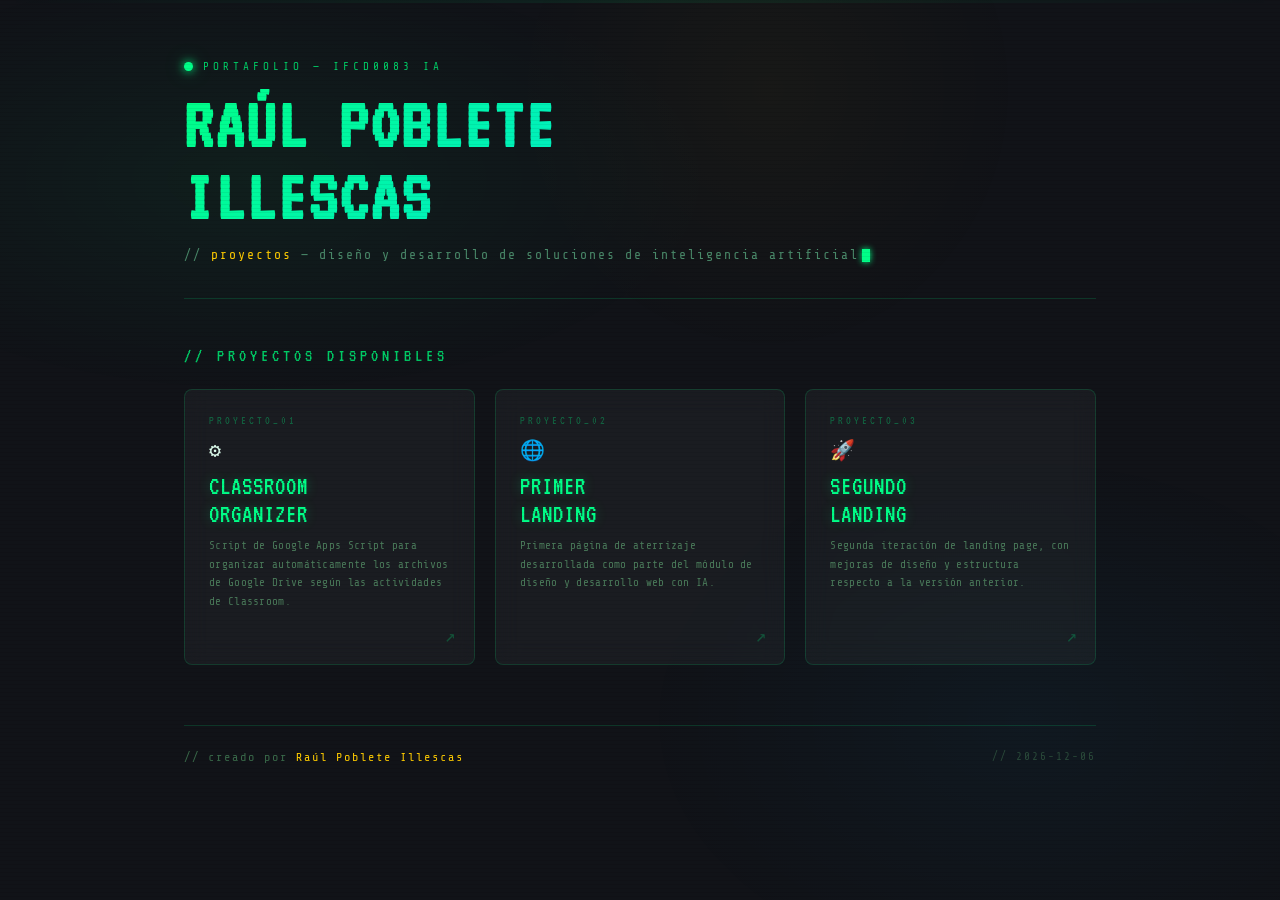
==== index.html @ 7ea1e157 "initial commit" ====
<!DOCTYPE html>
<html lang="es">
<head>
  <meta charset="UTF-8"/>
  <meta name="viewport" content="width=device-width, initial-scale=1.0"/>
  <title>Raúl Poblete Illescas — Proyectos</title>
  <link href="https://fonts.googleapis.com/css2?family=Share+Tech+Mono&family=VT323&display=swap" rel="stylesheet"/>
  <link rel="stylesheet" href="index.css"/>
</head>
<body>
<div class="scanline"></div>
<div class="container">

  <div class="header">
    <div class="header-meta">
      <div class="led"></div>
      <span class="meta-text">Portafolio — IFCD0083 IA</span>
    </div>
    <h1>RAÚL POBLETE<br>ILLESCAS</h1>
    <p class="tagline">// <span class="amber">proyectos</span> — diseño y desarrollo de soluciones de inteligencia artificial<span class="cursor"></span></p>
  </div>

  <p class="section-title">// proyectos disponibles</p>

  <div class="grid">

    <a class="card" href="CreacionCarpetasDriveScript/">
      <div class="card-number">PROYECTO_01</div>
      <span class="card-icon">⚙️</span>
      <div class="card-title">CLASSROOM<br>ORGANIZER</div>
      <p class="card-desc">Script de Google Apps Script para organizar automáticamente los archivos de Google Drive según las actividades de Classroom.</p>
      <span class="card-arrow">↗</span>
    </a>

    <a class="card" href="PrimerLanding/">
      <div class="card-number">PROYECTO_02</div>
      <span class="card-icon">🌐</span>
      <div class="card-title">PRIMER<br>LANDING</div>
      <p class="card-desc">Primera página de aterrizaje desarrollada como parte del módulo de diseño y desarrollo web con IA.</p>
      <span class="card-arrow">↗</span>
    </a>

    <a class="card" href="SegundoLanding/">
      <div class="card-number">PROYECTO_03</div>
      <span class="card-icon">🚀</span>
      <div class="card-title">SEGUNDO<br>LANDING</div>
      <p class="card-desc">Segunda iteración de landing page, con mejoras de diseño y estructura respecto a la versión anterior.</p>
      <span class="card-arrow">↗</span>
    </a>

  </div>

  <div class="footer">
    <p class="footer-author">// creado por <span>Raúl Poblete Illescas</span></p>
    <p class="footer-date" id="fecha"></p>
  </div>

</div>
<script src="index.js"></script>
</body>
</html>
---- index.css ----
*, *::before, *::after { box-sizing: border-box; margin: 0; padding: 0; }

:root {
  --bg:          #111318;
  --bg2:         #181b24;
  --green:       #00ff88;
  --green-dim:   #00cc66;
  --green-glow:  rgba(0,255,136,0.20);
  --amber:       #ffcc00;
  --border:      rgba(0,255,136,0.15);
  --glass:       rgba(255,255,255,0.04);
  --glass-hover: rgba(255,255,255,0.07);
}

html, body {
  background: var(--bg);
  color: #dfffef;
  font-family: 'Share Tech Mono', monospace;
  min-height: 100vh;
}

/* Gradient mesh background */
body::after {
  content: '';
  position: fixed;
  inset: 0;
  background:
    radial-gradient(ellipse 60% 40% at 20% 20%, rgba(0,255,136,0.05) 0%, transparent 60%),
    radial-gradient(ellipse 50% 50% at 80% 80%, rgba(0,180,255,0.04) 0%, transparent 60%),
    radial-gradient(ellipse 40% 60% at 60% 10%, rgba(255,204,0,0.03) 0%, transparent 50%);
  pointer-events: none;
  z-index: 0;
}

/* Scanlines */
body::before {
  content: '';
  position: fixed;
  inset: 0;
  background: repeating-linear-gradient(
    0deg, transparent, transparent 3px,
    rgba(0,0,0,0.06) 3px, rgba(0,0,0,0.06) 4px
  );
  pointer-events: none;
  z-index: 101;
}

@keyframes flicker {
  0%,100% { opacity: 1; }
  93% { opacity: 0.92; }
  96% { opacity: 0.96; }
}
@keyframes blink {
  0%,100% { opacity: 1; }
  50%     { opacity: 0; }
}
@keyframes fadeUp {
  from { opacity: 0; transform: translateY(28px); }
  to   { opacity: 1; transform: translateY(0); }
}
@keyframes scanline {
  0%   { top: -10%; }
  100% { top: 110%; }
}
@keyframes shimmer {
  0%   { background-position: -200% center; }
  100% { background-position: 200% center; }
}

.scanline {
  position: fixed;
  left: 0; width: 100%; height: 3px;
  background: linear-gradient(90deg, transparent, rgba(0,255,136,0.08), transparent);
  animation: scanline 8s linear infinite;
  pointer-events: none;
  z-index: 99;
}

.container {
  max-width: 960px;
  margin: 0 auto;
  padding: 60px 24px 100px;
  position: relative;
  z-index: 1;
  animation: flicker 12s infinite;
}

/* ── Header ── */
.header {
  border-bottom: 1px solid var(--border);
  padding-bottom: 32px;
  margin-bottom: 48px;
}
.header-meta {
  display: flex;
  align-items: center;
  gap: 10px;
  margin-bottom: 16px;
}
.led {
  width: 9px; height: 9px;
  border-radius: 50%;
  background: var(--green);
  box-shadow: 0 0 10px var(--green), 0 0 20px rgba(0,255,136,0.4);
  animation: blink 1.4s infinite;
  flex-shrink: 0;
}
.meta-text {
  font-size: 11px;
  color: var(--green-dim);
  letter-spacing: 4px;
  text-transform: uppercase;
}
h1 {
  font-family: 'VT323', monospace;
  font-size: clamp(36px, 9vw, 72px);
  background: linear-gradient(135deg, var(--green) 0%, #00ddff 50%, var(--green) 100%);
  background-size: 200% auto;
  -webkit-background-clip: text;
  -webkit-text-fill-color: transparent;
  background-clip: text;
  animation: shimmer 4s linear infinite;
  letter-spacing: 2px;
  line-height: 1;
  margin-bottom: 12px;
}
.tagline {
  font-size: clamp(11px, 2vw, 13px);
  color: #4a8a6a;
  letter-spacing: 2px;
  line-height: 1.6;
}
.tagline .amber { color: var(--amber); }
.cursor {
  display: inline-block;
  width: 8px; height: 13px;
  background: var(--green);
  vertical-align: middle;
  margin-left: 3px;
  animation: blink 1s infinite;
  box-shadow: 0 0 6px var(--green);
}

/* ── Section title ── */
.section-title {
  font-family: 'VT323', monospace;
  font-size: 18px;
  color: var(--green-dim);
  letter-spacing: 4px;
  text-transform: uppercase;
  margin-bottom: 24px;
}

/* ── Grid ── */
.grid {
  display: grid;
  grid-template-columns: repeat(3, 1fr);
  gap: 20px;
  margin-bottom: 60px;
}
@media (max-width: 720px) {
  .grid { grid-template-columns: repeat(2, 1fr); }
}
@media (max-width: 480px) {
  .container { padding: 32px 16px 80px; }
  .grid { grid-template-columns: 1fr; }
  h1 { font-size: clamp(32px, 12vw, 56px); }
}

/* ── Cards ── */
.card {
  background: var(--glass);
  border: 1px solid var(--border);
  border-radius: 8px;
  padding: 24px 24px 52px;
  text-decoration: none;
  color: inherit;
  display: block;
  position: relative;
  overflow: hidden;
  backdrop-filter: blur(12px);
  -webkit-backdrop-filter: blur(12px);
  transition: transform 0.25s ease, border-color 0.25s ease, box-shadow 0.25s ease, background 0.25s ease;
  animation: fadeUp 0.5s ease both;
  opacity: 0;
  min-height: 200px;
}
.card:nth-child(1) { animation-delay: 0.1s; }
.card:nth-child(2) { animation-delay: 0.25s; }
.card:nth-child(3) { animation-delay: 0.4s; }

/* Top gradient shine */
.card::after {
  content: '';
  position: absolute;
  top: 0; left: 0; right: 0;
  height: 1px;
  background: linear-gradient(90deg, transparent, var(--green), transparent);
  opacity: 0;
  transition: opacity 0.3s;
}

/* Left accent bar */
.card::before {
  content: '';
  position: absolute;
  top: 0; left: 0;
  width: 2px; height: 100%;
  background: linear-gradient(180deg, var(--green), transparent);
  transform: scaleY(0);
  transform-origin: top;
  transition: transform 0.3s ease;
}

.card:hover {
  transform: translateY(-4px);
  background: var(--glass-hover);
  border-color: rgba(0,255,136,0.35);
  box-shadow:
    0 8px 32px rgba(0,0,0,0.4),
    0 0 20px var(--green-glow),
    inset 0 1px 0 rgba(255,255,255,0.06);
}
.card:hover::before { transform: scaleY(1); }
.card:hover::after  { opacity: 1; }

.card-number {
  font-family: 'VT323', monospace;
  font-size: 12px;
  color: rgba(0,255,136,0.3);
  letter-spacing: 3px;
  margin-bottom: 12px;
}
.card-icon {
  font-size: 20px;
  margin-bottom: 10px;
  display: block;
}
.card-title {
  font-family: 'VT323', monospace;
  font-size: clamp(22px, 3vw, 26px);
  color: var(--green);
  letter-spacing: 1px;
  margin-bottom: 8px;
  line-height: 1.1;
  text-shadow: 0 0 12px rgba(0,255,136,0.3);
}
.card-desc {
  font-size: 11px;
  color: #4a7a5a;
  line-height: 1.7;
  letter-spacing: 0.3px;
}
.card-arrow {
  position: absolute;
  bottom: 18px; right: 18px;
  font-size: 18px;
  color: rgba(0,255,136,0.25);
  transition: color 0.2s, transform 0.2s;
}
.card:hover .card-arrow {
  color: var(--green);
  transform: translate(3px, -3px);
  text-shadow: 0 0 10px var(--green);
}

/* ── Footer ── */
.footer {
  border-top: 1px solid var(--border);
  padding-top: 24px;
  display: flex;
  justify-content: space-between;
  align-items: center;
  flex-wrap: wrap;
  gap: 10px;
}
.footer-author {
  font-size: 12px;
  color: #3a6a4a;
  letter-spacing: 2px;
}
.footer-author span { color: var(--amber); }
.footer-date {
  font-size: 11px;
  color: #2a4a3a;
  letter-spacing: 2px;
}
@media (max-width: 480px) {
  .footer { flex-direction: column; align-items: flex-start; gap: 6px; }
}
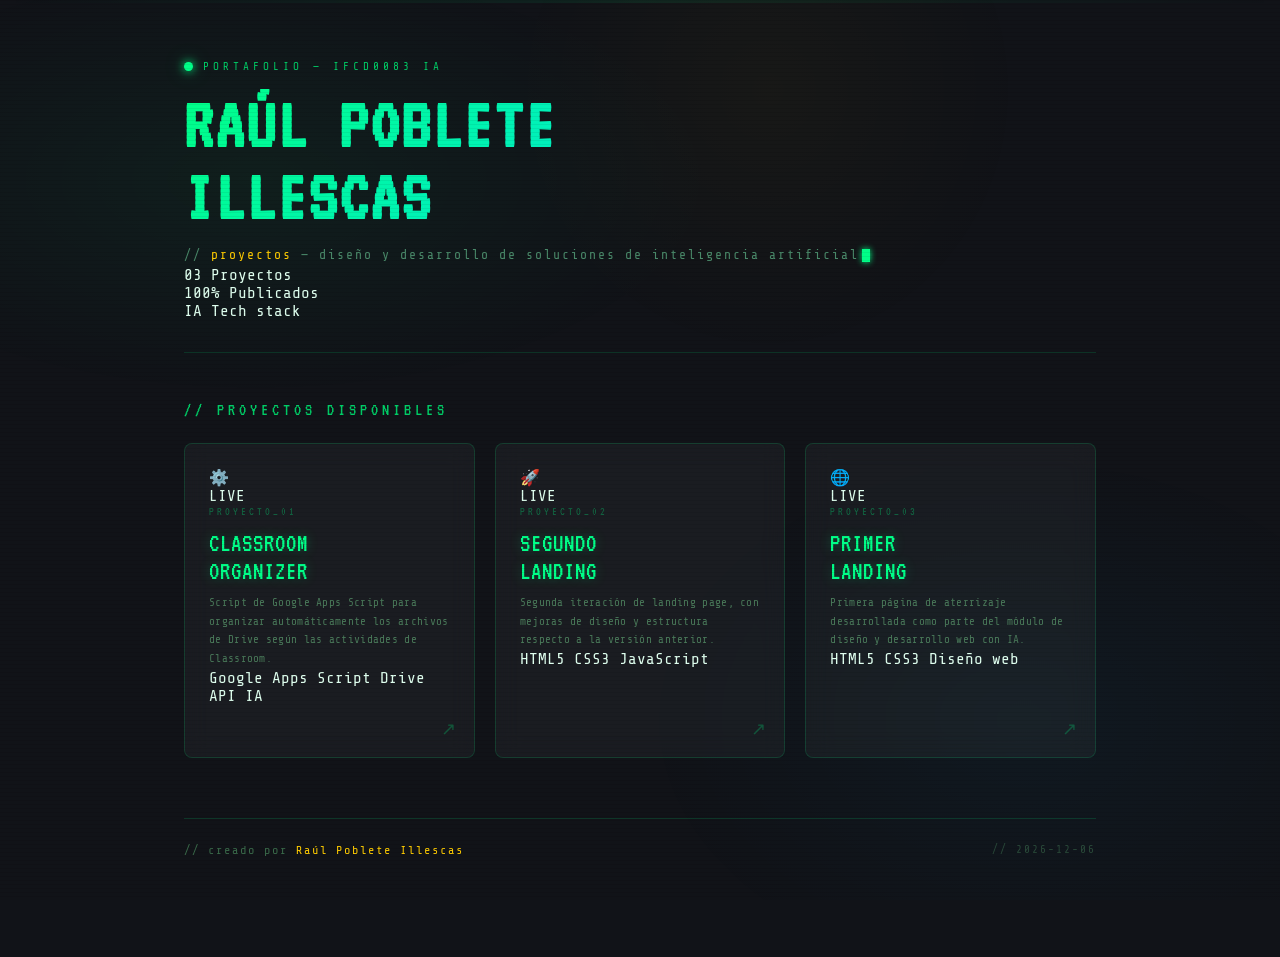
==== commit dc0fbf2e: "update css and html for index and classroom oganizer css" ====
--- a/index.html
+++ b/index.html
@@ -5,7 +5,7 @@
   <meta name="viewport" content="width=device-width, initial-scale=1.0"/>
   <title>Raúl Poblete Illescas — Proyectos</title>
   <link href="https://fonts.googleapis.com/css2?family=Share+Tech+Mono&family=VT323&display=swap" rel="stylesheet"/>
-  <link rel="stylesheet" href="index.css"/>
+  <link rel="stylesheet" href="Assets/index.css"/>
 </head>
 <body>
 <div class="scanline"></div>
@@ -18,33 +18,105 @@
     </div>
     <h1>RAÚL POBLETE<br>ILLESCAS</h1>
     <p class="tagline">// <span class="amber">proyectos</span> — diseño y desarrollo de soluciones de inteligencia artificial<span class="cursor"></span></p>
+
+    <div class="stats-bar">
+      <div class="stat">
+        <span class="stat-value">03</span>
+        <span class="stat-label">Proyectos</span>
+      </div>
+      <div class="stat">
+        <span class="stat-value">100%</span>
+        <span class="stat-label">Publicados</span>
+      </div>
+      <div class="stat">
+        <span class="stat-value">IA</span>
+        <span class="stat-label">Tech stack</span>
+      </div>
+    </div>
   </div>
 
   <p class="section-title">// proyectos disponibles</p>
 
   <div class="grid">
 
-    <a class="card" href="CreacionCarpetasDriveScript/">
-      <div class="card-number">PROYECTO_01</div>
-      <span class="card-icon">⚙️</span>
-      <div class="card-title">CLASSROOM<br>ORGANIZER</div>
-      <p class="card-desc">Script de Google Apps Script para organizar automáticamente los archivos de Google Drive según las actividades de Classroom.</p>
+    <!-- 01 — ClassroomOrganizer (más reciente) -->
+    <a class="card" href="Proyectos/CreacionCarpetasDriveScript/">
+      <div class="card-stripe"></div>
+      <div class="card-preview">
+        <span class="card-preview-icon">⚙️</span>
+        <div class="card-status">
+          <span class="card-status-dot"></span>LIVE
+        </div>
+      </div>
+      <div class="card-body">
+        <div class="card-number">PROYECTO_01</div>
+        <div class="card-title">CLASSROOM<br>ORGANIZER</div>
+        <p class="card-desc">Script de Google Apps Script para organizar automáticamente los archivos de Drive según las actividades de Classroom.</p>
+        <div class="card-tags">
+          <span class="tag">Google Apps Script</span>
+          <span class="tag">Drive API</span>
+          <span class="tag">IA</span>
+        </div>
+      </div>
+      <div class="card-progress">
+        <div class="card-progress-track">
+          <div class="card-progress-bar loaded" style="--bar-w: 100%"></div>
+        </div>
+      </div>
       <span class="card-arrow">↗</span>
     </a>
 
-    <a class="card" href="PrimerLanding/">
-      <div class="card-number">PROYECTO_02</div>
-      <span class="card-icon">🌐</span>
-      <div class="card-title">PRIMER<br>LANDING</div>
-      <p class="card-desc">Primera página de aterrizaje desarrollada como parte del módulo de diseño y desarrollo web con IA.</p>
+    <!-- 02 — SegundoLanding -->
+    <a class="card" href="Proyectos/SegundoLanding/">
+      <div class="card-stripe"></div>
+      <div class="card-preview">
+        <span class="card-preview-icon">🚀</span>
+        <div class="card-status">
+          <span class="card-status-dot"></span>LIVE
+        </div>
+      </div>
+      <div class="card-body">
+        <div class="card-number">PROYECTO_02</div>
+        <div class="card-title">SEGUNDO<br>LANDING</div>
+        <p class="card-desc">Segunda iteración de landing page, con mejoras de diseño y estructura respecto a la versión anterior.</p>
+        <div class="card-tags">
+          <span class="tag">HTML5</span>
+          <span class="tag">CSS3</span>
+          <span class="tag">JavaScript</span>
+        </div>
+      </div>
+      <div class="card-progress">
+        <div class="card-progress-track">
+          <div class="card-progress-bar loaded" style="--bar-w: 100%"></div>
+        </div>
+      </div>
       <span class="card-arrow">↗</span>
     </a>
 
-    <a class="card" href="SegundoLanding/">
-      <div class="card-number">PROYECTO_03</div>
-      <span class="card-icon">🚀</span>
-      <div class="card-title">SEGUNDO<br>LANDING</div>
-      <p class="card-desc">Segunda iteración de landing page, con mejoras de diseño y estructura respecto a la versión anterior.</p>
+    <!-- 03 — PrimerLanding (más antiguo) -->
+    <a class="card" href="Proyectos/PrimerLanding/">
+      <div class="card-stripe"></div>
+      <div class="card-preview">
+        <span class="card-preview-icon">🌐</span>
+        <div class="card-status">
+          <span class="card-status-dot"></span>LIVE
+        </div>
+      </div>
+      <div class="card-body">
+        <div class="card-number">PROYECTO_03</div>
+        <div class="card-title">PRIMER<br>LANDING</div>
+        <p class="card-desc">Primera página de aterrizaje desarrollada como parte del módulo de diseño y desarrollo web con IA.</p>
+        <div class="card-tags">
+          <span class="tag">HTML5</span>
+          <span class="tag">CSS3</span>
+          <span class="tag">Diseño web</span>
+        </div>
+      </div>
+      <div class="card-progress">
+        <div class="card-progress-track">
+          <div class="card-progress-bar loaded" style="--bar-w: 100%"></div>
+        </div>
+      </div>
       <span class="card-arrow">↗</span>
     </a>
 
@@ -56,6 +128,6 @@
   </div>
 
 </div>
-<script src="index.js"></script>
+<script src="Assets/index.js"></script>
 </body>
-</html>
+</html>
--- a/Assets/index.css
+++ b/Assets/index.css
@@ -0,0 +1,290 @@
+*, *::before, *::after { box-sizing: border-box; margin: 0; padding: 0; }
+
+:root {
+  --bg:          #111318;
+  --bg2:         #181b24;
+  --green:       #00ff88;
+  --green-dim:   #00cc66;
+  --green-glow:  rgba(0,255,136,0.20);
+  --amber:       #ffcc00;
+  --border:      rgba(0,255,136,0.15);
+  --glass:       rgba(255,255,255,0.04);
+  --glass-hover: rgba(255,255,255,0.07);
+}
+
+html, body {
+  background: var(--bg);
+  color: #dfffef;
+  font-family: 'Share Tech Mono', monospace;
+  min-height: 100vh;
+}
+
+/* Gradient mesh background */
+body::after {
+  content: '';
+  position: fixed;
+  inset: 0;
+  background:
+    radial-gradient(ellipse 60% 40% at 20% 20%, rgba(0,255,136,0.05) 0%, transparent 60%),
+    radial-gradient(ellipse 50% 50% at 80% 80%, rgba(0,180,255,0.04) 0%, transparent 60%),
+    radial-gradient(ellipse 40% 60% at 60% 10%, rgba(255,204,0,0.03) 0%, transparent 50%);
+  pointer-events: none;
+  z-index: 0;
+}
+
+/* Scanlines */
+body::before {
+  content: '';
+  position: fixed;
+  inset: 0;
+  background: repeating-linear-gradient(
+    0deg, transparent, transparent 3px,
+    rgba(0,0,0,0.06) 3px, rgba(0,0,0,0.06) 4px
+  );
+  pointer-events: none;
+  z-index: 101;
+}
+
+@keyframes flicker {
+  0%,100% { opacity: 1; }
+  93% { opacity: 0.92; }
+  96% { opacity: 0.96; }
+}
+@keyframes blink {
+  0%,100% { opacity: 1; }
+  50%     { opacity: 0; }
+}
+@keyframes fadeUp {
+  from { opacity: 0; transform: translateY(28px); }
+  to   { opacity: 1; transform: translateY(0); }
+}
+@keyframes scanline {
+  0%   { top: -10%; }
+  100% { top: 110%; }
+}
+@keyframes shimmer {
+  0%   { background-position: -200% center; }
+  100% { background-position: 200% center; }
+}
+
+.scanline {
+  position: fixed;
+  left: 0; width: 100%; height: 3px;
+  background: linear-gradient(90deg, transparent, rgba(0,255,136,0.08), transparent);
+  animation: scanline 8s linear infinite;
+  pointer-events: none;
+  z-index: 99;
+}
+
+.container {
+  max-width: 960px;
+  margin: 0 auto;
+  padding: 60px 24px 100px;
+  position: relative;
+  z-index: 1;
+  animation: flicker 12s infinite;
+}
+
+/* ── Header ── */
+.header {
+  border-bottom: 1px solid var(--border);
+  padding-bottom: 32px;
+  margin-bottom: 48px;
+}
+.header-meta {
+  display: flex;
+  align-items: center;
+  gap: 10px;
+  margin-bottom: 16px;
+}
+.led {
+  width: 9px; height: 9px;
+  border-radius: 50%;
+  background: var(--green);
+  box-shadow: 0 0 10px var(--green), 0 0 20px rgba(0,255,136,0.4);
+  animation: blink 1.4s infinite;
+  flex-shrink: 0;
+}
+.meta-text {
+  font-size: 11px;
+  color: var(--green-dim);
+  letter-spacing: 4px;
+  text-transform: uppercase;
+}
+h1 {
+  font-family: 'VT323', monospace;
+  font-size: clamp(36px, 9vw, 72px);
+  background: linear-gradient(135deg, var(--green) 0%, #00ddff 50%, var(--green) 100%);
+  background-size: 200% auto;
+  -webkit-background-clip: text;
+  -webkit-text-fill-color: transparent;
+  background-clip: text;
+  animation: shimmer 4s linear infinite;
+  letter-spacing: 2px;
+  line-height: 1;
+  margin-bottom: 12px;
+}
+.tagline {
+  font-size: clamp(11px, 2vw, 13px);
+  color: #4a8a6a;
+  letter-spacing: 2px;
+  line-height: 1.6;
+}
+.tagline .amber { color: var(--amber); }
+.cursor {
+  display: inline-block;
+  width: 8px; height: 13px;
+  background: var(--green);
+  vertical-align: middle;
+  margin-left: 3px;
+  animation: blink 1s infinite;
+  box-shadow: 0 0 6px var(--green);
+}
+
+/* ── Section title ── */
+.section-title {
+  font-family: 'VT323', monospace;
+  font-size: 18px;
+  color: var(--green-dim);
+  letter-spacing: 4px;
+  text-transform: uppercase;
+  margin-bottom: 24px;
+}
+
+/* ── Grid ── */
+.grid {
+  display: grid;
+  grid-template-columns: repeat(3, 1fr);
+  gap: 20px;
+  margin-bottom: 60px;
+}
+@media (max-width: 720px) {
+  .grid { grid-template-columns: repeat(2, 1fr); }
+}
+@media (max-width: 480px) {
+  .container { padding: 32px 16px 80px; }
+  .grid { grid-template-columns: 1fr; }
+  h1 { font-size: clamp(32px, 12vw, 56px); }
+}
+
+/* ── Cards ── */
+.card {
+  background: var(--glass);
+  border: 1px solid var(--border);
+  border-radius: 8px;
+  padding: 24px 24px 52px;
+  text-decoration: none;
+  color: inherit;
+  display: block;
+  position: relative;
+  overflow: hidden;
+  backdrop-filter: blur(12px);
+  -webkit-backdrop-filter: blur(12px);
+  transition: transform 0.25s ease, border-color 0.25s ease, box-shadow 0.25s ease, background 0.25s ease;
+  animation: fadeUp 0.5s ease both;
+  opacity: 0;
+  min-height: 200px;
+}
+.card:nth-child(1) { animation-delay: 0.1s; }
+.card:nth-child(2) { animation-delay: 0.25s; }
+.card:nth-child(3) { animation-delay: 0.4s; }
+
+/* Top gradient shine */
+.card::after {
+  content: '';
+  position: absolute;
+  top: 0; left: 0; right: 0;
+  height: 1px;
+  background: linear-gradient(90deg, transparent, var(--green), transparent);
+  opacity: 0;
+  transition: opacity 0.3s;
+}
+
+/* Left accent bar */
+.card::before {
+  content: '';
+  position: absolute;
+  top: 0; left: 0;
+  width: 2px; height: 100%;
+  background: linear-gradient(180deg, var(--green), transparent);
+  transform: scaleY(0);
+  transform-origin: top;
+  transition: transform 0.3s ease;
+}
+
+.card:hover {
+  transform: translateY(-4px);
+  background: var(--glass-hover);
+  border-color: rgba(0,255,136,0.35);
+  box-shadow:
+    0 8px 32px rgba(0,0,0,0.4),
+    0 0 20px var(--green-glow),
+    inset 0 1px 0 rgba(255,255,255,0.06);
+}
+.card:hover::before { transform: scaleY(1); }
+.card:hover::after  { opacity: 1; }
+
+.card-number {
+  font-family: 'VT323', monospace;
+  font-size: 12px;
+  color: rgba(0,255,136,0.3);
+  letter-spacing: 3px;
+  margin-bottom: 12px;
+}
+.card-icon {
+  font-size: 20px;
+  margin-bottom: 10px;
+  display: block;
+}
+.card-title {
+  font-family: 'VT323', monospace;
+  font-size: clamp(22px, 3vw, 26px);
+  color: var(--green);
+  letter-spacing: 1px;
+  margin-bottom: 8px;
+  line-height: 1.1;
+  text-shadow: 0 0 12px rgba(0,255,136,0.3);
+}
+.card-desc {
+  font-size: 11px;
+  color: #4a7a5a;
+  line-height: 1.7;
+  letter-spacing: 0.3px;
+}
+.card-arrow {
+  position: absolute;
+  bottom: 18px; right: 18px;
+  font-size: 18px;
+  color: rgba(0,255,136,0.25);
+  transition: color 0.2s, transform 0.2s;
+}
+.card:hover .card-arrow {
+  color: var(--green);
+  transform: translate(3px, -3px);
+  text-shadow: 0 0 10px var(--green);
+}
+
+/* ── Footer ── */
+.footer {
+  border-top: 1px solid var(--border);
+  padding-top: 24px;
+  display: flex;
+  justify-content: space-between;
+  align-items: center;
+  flex-wrap: wrap;
+  gap: 10px;
+}
+.footer-author {
+  font-size: 12px;
+  color: #3a6a4a;
+  letter-spacing: 2px;
+}
+.footer-author span { color: var(--amber); }
+.footer-date {
+  font-size: 11px;
+  color: #2a4a3a;
+  letter-spacing: 2px;
+}
+@media (max-width: 480px) {
+  .footer { flex-direction: column; align-items: flex-start; gap: 6px; }
+}
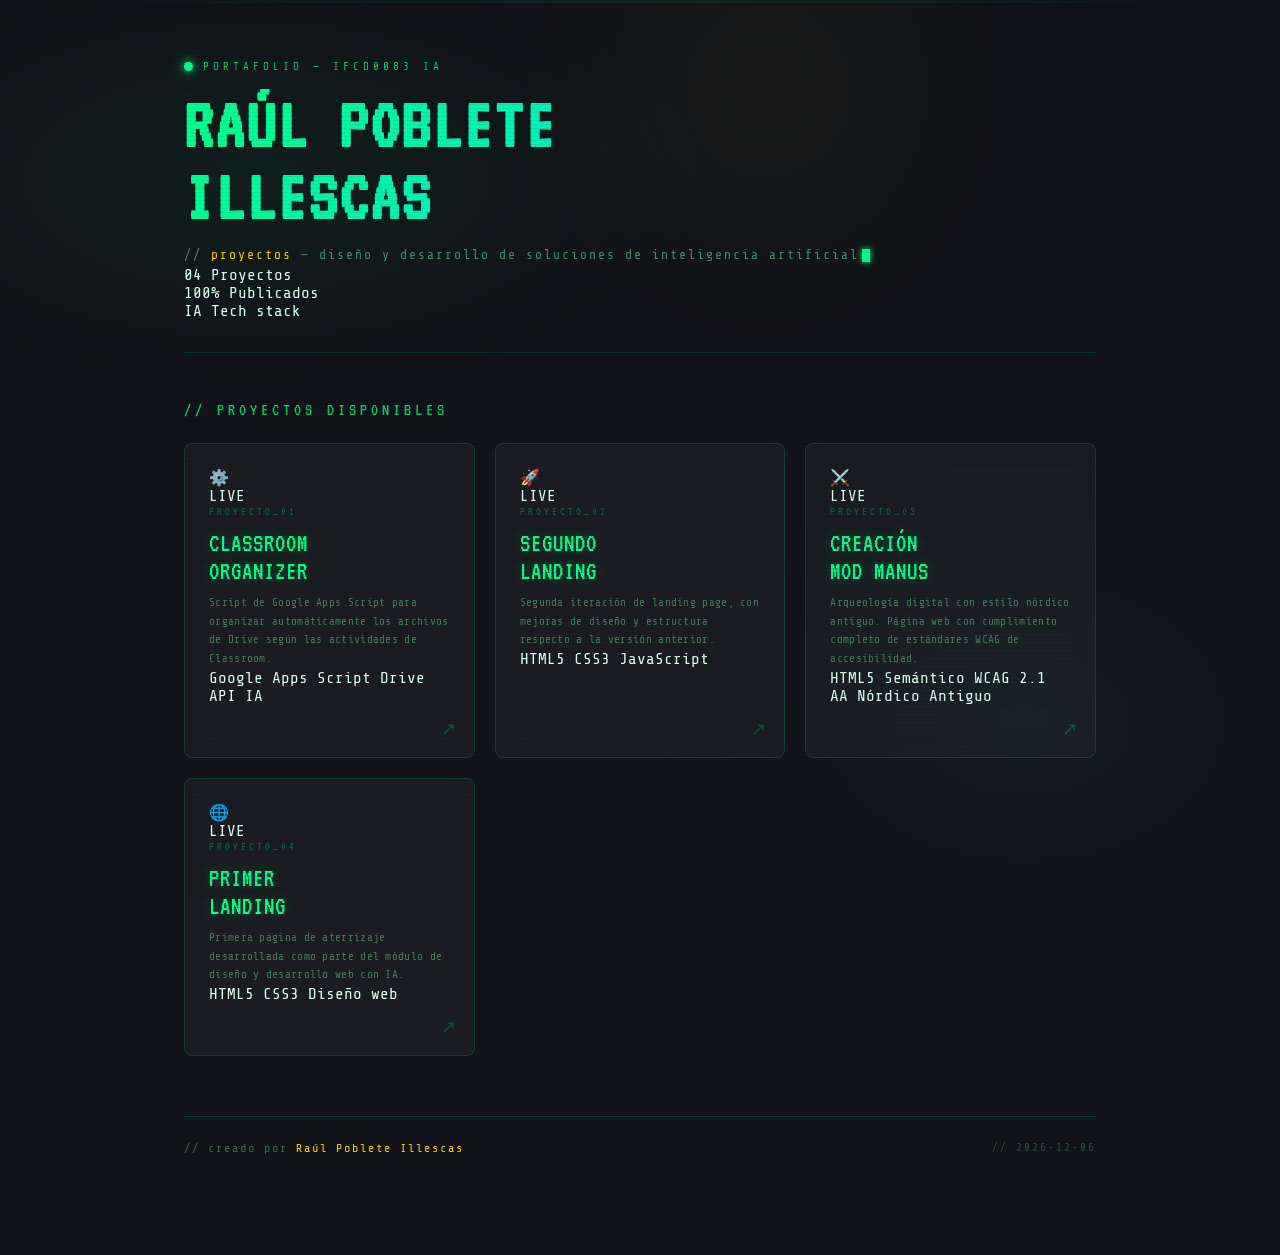
==== commit f195272c: "añadir mod lol al git" ====
--- a/index.html
+++ b/index.html
@@ -21,7 +21,7 @@
 
     <div class="stats-bar">
       <div class="stat">
-        <span class="stat-value">03</span>
+        <span class="stat-value">04</span>
         <span class="stat-label">Proyectos</span>
       </div>
       <div class="stat">
@@ -93,7 +93,34 @@
       <span class="card-arrow">↗</span>
     </a>
 
-    <!-- 03 — PrimerLanding (más antiguo) -->
+    <!-- 03 — CreacionModManus -->
+    <a class="card" href="Proyectos/CreacionModManus/">
+      <div class="card-stripe"></div>
+      <div class="card-preview">
+        <span class="card-preview-icon">⚔️</span>
+        <div class="card-status">
+          <span class="card-status-dot"></span>LIVE
+        </div>
+      </div>
+      <div class="card-body">
+        <div class="card-number">PROYECTO_03</div>
+        <div class="card-title">CREACIÓN<br>MOD MANUS</div>
+        <p class="card-desc">Arqueología digital con estilo nórdico antiguo. Página web con cumplimiento completo de estándares WCAG de accesibilidad.</p>
+        <div class="card-tags">
+          <span class="tag">HTML5 Semántico</span>
+          <span class="tag">WCAG 2.1 AA</span>
+          <span class="tag">Nórdico Antiguo</span>
+        </div>
+      </div>
+      <div class="card-progress">
+        <div class="card-progress-track">
+          <div class="card-progress-bar loaded" style="--bar-w: 100%"></div>
+        </div>
+      </div>
+      <span class="card-arrow">↗</span>
+    </a>
+
+    <!-- 04 — PrimerLanding (más antiguo) -->
     <a class="card" href="Proyectos/PrimerLanding/">
       <div class="card-stripe"></div>
       <div class="card-preview">
@@ -103,7 +130,7 @@
         </div>
       </div>
       <div class="card-body">
-        <div class="card-number">PROYECTO_03</div>
+        <div class="card-number">PROYECTO_04</div>
         <div class="card-title">PRIMER<br>LANDING</div>
         <p class="card-desc">Primera página de aterrizaje desarrollada como parte del módulo de diseño y desarrollo web con IA.</p>
         <div class="card-tags">
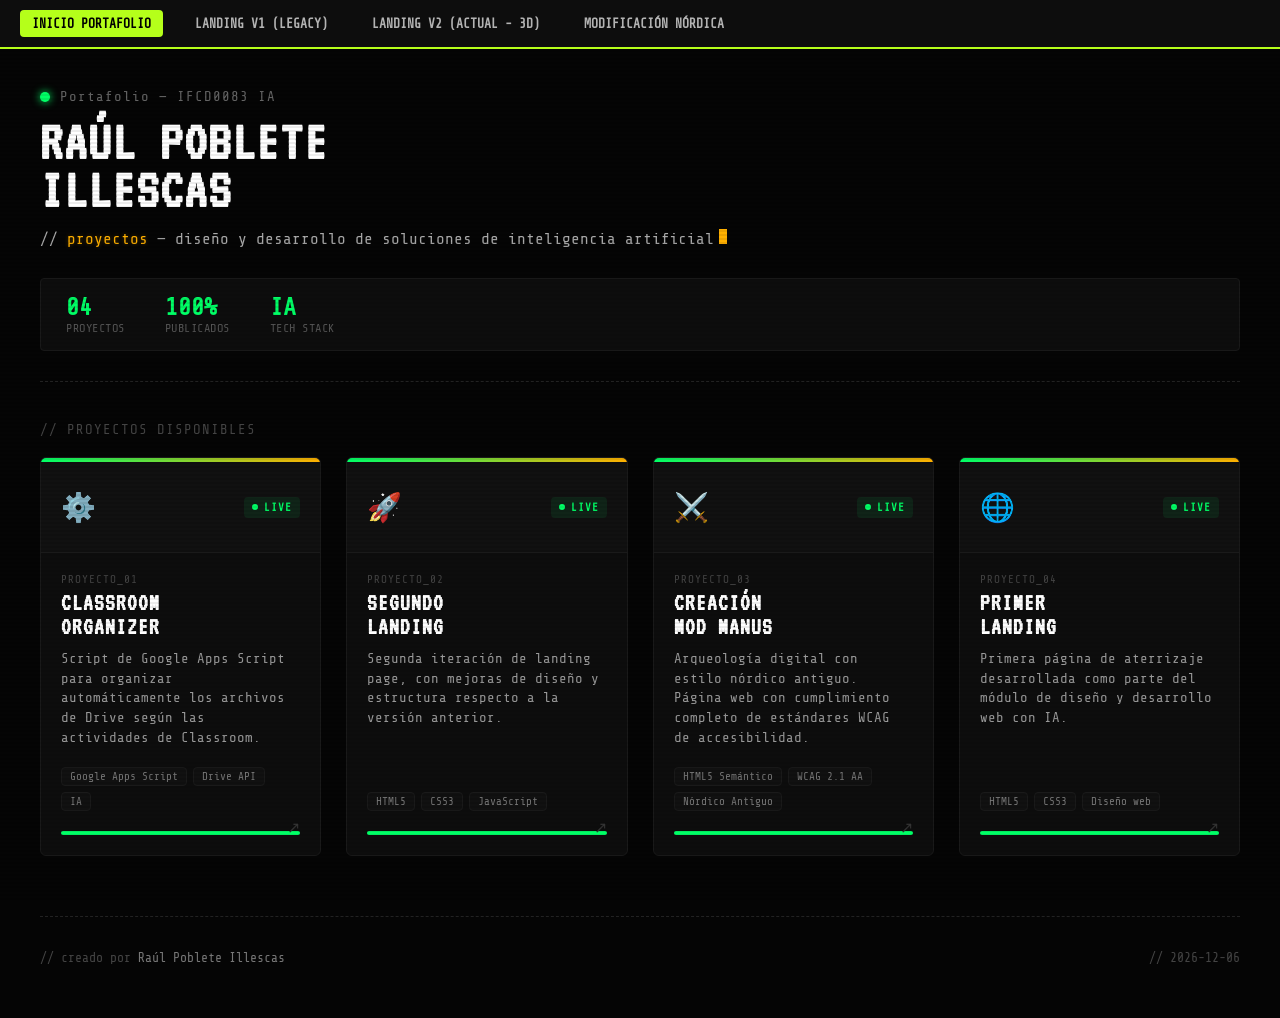
==== commit b5b2b3d3: "feat: reestructuración de enlaces, namespaces CSS y accesibilidad W3C" ====
--- a/index.html
+++ b/index.html
@@ -5,21 +5,24 @@
   <meta name="viewport" content="width=device-width, initial-scale=1.0"/>
   <title>Raúl Poblete Illescas — Proyectos</title>
   <link href="https://fonts.googleapis.com/css2?family=Share+Tech+Mono&family=VT323&display=swap" rel="stylesheet"/>
-  <link rel="stylesheet" href="Assets/index.css"/>
+  
+  <link rel="stylesheet" href="styles.css"/>
+  
+  <link rel="stylesheet" href="Assets/css/index.css"/> 
 </head>
 <body>
-<div class="scanline"></div>
+<div class="scanline" aria-hidden="true"></div>
 <div class="container">
 
-  <div class="header">
+  <header class="header">
     <div class="header-meta">
-      <div class="led"></div>
+      <div class="led" aria-hidden="true"></div>
       <span class="meta-text">Portafolio — IFCD0083 IA</span>
     </div>
     <h1>RAÚL POBLETE<br>ILLESCAS</h1>
-    <p class="tagline">// <span class="amber">proyectos</span> — diseño y desarrollo de soluciones de inteligencia artificial<span class="cursor"></span></p>
+    <p class="tagline">// <span class="amber">proyectos</span> — diseño y desarrollo de soluciones de inteligencia artificial<span class="cursor" aria-hidden="true"></span></p>
 
-    <div class="stats-bar">
+    <div class="stats-bar" aria-label="Estadísticas del portafolio">
       <div class="stat">
         <span class="stat-value">04</span>
         <span class="stat-label">Proyectos</span>
@@ -33,128 +36,129 @@
         <span class="stat-label">Tech stack</span>
       </div>
     </div>
-  </div>
+  </header>
 
-  <p class="section-title">// proyectos disponibles</p>
+  <main>
+    <p class="section-title" aria-hidden="true">// proyectos disponibles</p>
+    <h2 class="sr-only" style="display: none;">Lista de Proyectos Disponibles</h2> 
+    
+    <div class="grid">
 
-  <div class="grid">
+      <a class="card" href="Proyectos/CreacionCarpetasDriveScript/" aria-labelledby="title-01" aria-describedby="desc-01">
+        <div class="card-stripe" aria-hidden="true"></div>
+        <div class="card-preview">
+          <span class="card-preview-icon" aria-hidden="true">⚙️</span>
+          <div class="card-status">
+            <span class="card-status-dot" aria-hidden="true"></span>LIVE
+          </div>
+        </div>
+        <div class="card-body">
+          <div class="card-number" aria-hidden="true">PROYECTO_01</div>
+          <h3 class="card-title" id="title-01">CLASSROOM<br>ORGANIZER</h3>
+          <p class="card-desc" id="desc-01">Script de Google Apps Script para organizar automáticamente los archivos de Drive según las actividades de Classroom.</p>
+          <div class="card-tags" aria-label="Tecnologías utilizadas">
+            <span class="tag">Google Apps Script</span>
+            <span class="tag">Drive API</span>
+            <span class="tag">IA</span>
+          </div>
+        </div>
+        <div class="card-progress" aria-hidden="true">
+          <div class="card-progress-track">
+            <div class="card-progress-bar loaded" style="--bar-w: 100%"></div>
+          </div>
+        </div>
+        <span class="card-arrow" aria-hidden="true">↗</span>
+      </a>
 
-    <!-- 01 — ClassroomOrganizer (más reciente) -->
-    <a class="card" href="Proyectos/CreacionCarpetasDriveScript/">
-      <div class="card-stripe"></div>
-      <div class="card-preview">
-        <span class="card-preview-icon">⚙️</span>
-        <div class="card-status">
-          <span class="card-status-dot"></span>LIVE
+      <a class="card" href="Proyectos/SegundoLanding/" aria-labelledby="title-02" aria-describedby="desc-02">
+        <div class="card-stripe" aria-hidden="true"></div>
+        <div class="card-preview">
+          <span class="card-preview-icon" aria-hidden="true">🚀</span>
+          <div class="card-status">
+            <span class="card-status-dot" aria-hidden="true"></span>LIVE
+          </div>
         </div>
-      </div>
-      <div class="card-body">
-        <div class="card-number">PROYECTO_01</div>
-        <div class="card-title">CLASSROOM<br>ORGANIZER</div>
-        <p class="card-desc">Script de Google Apps Script para organizar automáticamente los archivos de Drive según las actividades de Classroom.</p>
-        <div class="card-tags">
-          <span class="tag">Google Apps Script</span>
-          <span class="tag">Drive API</span>
-          <span class="tag">IA</span>
+        <div class="card-body">
+          <div class="card-number" aria-hidden="true">PROYECTO_02</div>
+          <h3 class="card-title" id="title-02">SEGUNDO<br>LANDING</h3>
+          <p class="card-desc" id="desc-02">Segunda iteración de landing page, con mejoras de diseño y estructura respecto a la versión anterior.</p>
+          <div class="card-tags" aria-label="Tecnologías utilizadas">
+            <span class="tag">HTML5</span>
+            <span class="tag">CSS3</span>
+            <span class="tag">JavaScript</span>
+          </div>
         </div>
-      </div>
-      <div class="card-progress">
-        <div class="card-progress-track">
-          <div class="card-progress-bar loaded" style="--bar-w: 100%"></div>
+        <div class="card-progress" aria-hidden="true">
+          <div class="card-progress-track">
+            <div class="card-progress-bar loaded" style="--bar-w: 100%"></div>
+          </div>
         </div>
-      </div>
-      <span class="card-arrow">↗</span>
-    </a>
+        <span class="card-arrow" aria-hidden="true">↗</span>
+      </a>
 
-    <!-- 02 — SegundoLanding -->
-    <a class="card" href="Proyectos/SegundoLanding/">
-      <div class="card-stripe"></div>
-      <div class="card-preview">
-        <span class="card-preview-icon">🚀</span>
-        <div class="card-status">
-          <span class="card-status-dot"></span>LIVE
+      <a class="card" href="Proyectos/CreacionModManus/" aria-labelledby="title-03" aria-describedby="desc-03">
+        <div class="card-stripe" aria-hidden="true"></div>
+        <div class="card-preview">
+          <span class="card-preview-icon" aria-hidden="true">⚔️</span>
+          <div class="card-status">
+            <span class="card-status-dot" aria-hidden="true"></span>LIVE
+          </div>
         </div>
-      </div>
-      <div class="card-body">
-        <div class="card-number">PROYECTO_02</div>
-        <div class="card-title">SEGUNDO<br>LANDING</div>
-        <p class="card-desc">Segunda iteración de landing page, con mejoras de diseño y estructura respecto a la versión anterior.</p>
-        <div class="card-tags">
-          <span class="tag">HTML5</span>
-          <span class="tag">CSS3</span>
-          <span class="tag">JavaScript</span>
+        <div class="card-body">
+          <div class="card-number" aria-hidden="true">PROYECTO_03</div>
+          <h3 class="card-title" id="title-03">CREACIÓN<br>MOD MANUS</h3>
+          <p class="card-desc" id="desc-03">Arqueología digital con estilo nórdico antiguo. Página web con cumplimiento completo de estándares WCAG de accesibilidad.</p>
+          <div class="card-tags" aria-label="Tecnologías utilizadas">
+            <span class="tag">HTML5 Semántico</span>
+            <span class="tag">WCAG 2.1 AA</span>
+            <span class="tag">Nórdico Antiguo</span>
+          </div>
         </div>
-      </div>
-      <div class="card-progress">
-        <div class="card-progress-track">
-          <div class="card-progress-bar loaded" style="--bar-w: 100%"></div>
+        <div class="card-progress" aria-hidden="true">
+          <div class="card-progress-track">
+            <div class="card-progress-bar loaded" style="--bar-w: 100%"></div>
+          </div>
         </div>
-      </div>
-      <span class="card-arrow">↗</span>
-    </a>
+        <span class="card-arrow" aria-hidden="true">↗</span>
+      </a>
 
-    <!-- 03 — CreacionModManus -->
-    <a class="card" href="Proyectos/CreacionModManus/">
-      <div class="card-stripe"></div>
-      <div class="card-preview">
-        <span class="card-preview-icon">⚔️</span>
-        <div class="card-status">
-          <span class="card-status-dot"></span>LIVE
+      <a class="card" href="Proyectos/PrimerLanding/" aria-labelledby="title-04" aria-describedby="desc-04">
+        <div class="card-stripe" aria-hidden="true"></div>
+        <div class="card-preview">
+          <span class="card-preview-icon" aria-hidden="true">🌐</span>
+          <div class="card-status">
+            <span class="card-status-dot" aria-hidden="true"></span>LIVE
+          </div>
         </div>
-      </div>
-      <div class="card-body">
-        <div class="card-number">PROYECTO_03</div>
-        <div class="card-title">CREACIÓN<br>MOD MANUS</div>
-        <p class="card-desc">Arqueología digital con estilo nórdico antiguo. Página web con cumplimiento completo de estándares WCAG de accesibilidad.</p>
-        <div class="card-tags">
-          <span class="tag">HTML5 Semántico</span>
-          <span class="tag">WCAG 2.1 AA</span>
-          <span class="tag">Nórdico Antiguo</span>
+        <div class="card-body">
+          <div class="card-number" aria-hidden="true">PROYECTO_04</div>
+          <h3 class="card-title" id="title-04">PRIMER<br>LANDING</h3>
+          <p class="card-desc" id="desc-04">Primera página de aterrizaje desarrollada como parte del módulo de diseño y desarrollo web con IA.</p>
+          <div class="card-tags" aria-label="Tecnologías utilizadas">
+            <span class="tag">HTML5</span>
+            <span class="tag">CSS3</span>
+            <span class="tag">Diseño web</span>
+          </div>
         </div>
-      </div>
-      <div class="card-progress">
-        <div class="card-progress-track">
-          <div class="card-progress-bar loaded" style="--bar-w: 100%"></div>
+        <div class="card-progress" aria-hidden="true">
+          <div class="card-progress-track">
+            <div class="card-progress-bar loaded" style="--bar-w: 100%"></div>
+          </div>
         </div>
-      </div>
-      <span class="card-arrow">↗</span>
-    </a>
+        <span class="card-arrow" aria-hidden="true">↗</span>
+      </a>
 
-    <!-- 04 — PrimerLanding (más antiguo) -->
-    <a class="card" href="Proyectos/PrimerLanding/">
-      <div class="card-stripe"></div>
-      <div class="card-preview">
-        <span class="card-preview-icon">🌐</span>
-        <div class="card-status">
-          <span class="card-status-dot"></span>LIVE
-        </div>
-      </div>
-      <div class="card-body">
-        <div class="card-number">PROYECTO_04</div>
-        <div class="card-title">PRIMER<br>LANDING</div>
-        <p class="card-desc">Primera página de aterrizaje desarrollada como parte del módulo de diseño y desarrollo web con IA.</p>
-        <div class="card-tags">
-          <span class="tag">HTML5</span>
-          <span class="tag">CSS3</span>
-          <span class="tag">Diseño web</span>
-        </div>
-      </div>
-      <div class="card-progress">
-        <div class="card-progress-track">
-          <div class="card-progress-bar loaded" style="--bar-w: 100%"></div>
-        </div>
-      </div>
-      <span class="card-arrow">↗</span>
-    </a>
+    </div>
+  </main>
 
-  </div>
-
-  <div class="footer">
+  <footer class="footer">
     <p class="footer-author">// creado por <span>Raúl Poblete Illescas</span></p>
     <p class="footer-date" id="fecha"></p>
-  </div>
+  </footer>
 
 </div>
-<script src="Assets/index.js"></script>
+
+<script src="Assets/js/nav.js"></script>
+<script src="Assets/js/main.js"></script>
 </body>
 </html>
--- a/styles.css
+++ b/styles.css
@@ -0,0 +1,54 @@
+/* ==========================================================================
+   styles.css - Estilos del Menú Global con Namespace Protegido
+   Ubicación: Raíz del repositorio
+   ========================================================================== */
+
+.repo-sys-header {
+    background-color: #0d0d0d !important;
+    border-bottom: 2px solid #b5ff1a !important;
+    padding: 10px 20px !important;
+    width: 100% !important;
+    box-sizing: border-box !important;
+    position: relative !important;
+    z-index: 99999 !important; /* Prioridad máxima sobre capas 3D y loaders */
+    display: block !important;
+    font-family: 'Segoe UI', Tahoma, Geneva, Verdana, sans-serif !important;
+}
+
+.repo-sys-nav .repo-sys-list {
+    display: flex !important;
+    list-style: none !important;
+    margin: 0 !important;
+    padding: 0 !important;
+    gap: 20px !important;
+    flex-wrap: wrap !important;
+}
+
+.repo-sys-link {
+    color: #b3b3b3 !important;
+    text-decoration: none !important;
+    font-weight: 600 !important;
+    font-family: 'Share Tech Mono', monospace !important;
+    padding: 6px 12px !important;
+    border-radius: 4px !important;
+    transition: background 0.2s, color 0.2s !important;
+    font-size: 13px !important;
+    text-transform: uppercase !important;
+    display: inline-block !important;
+}
+
+.repo-sys-link:hover {
+    color: #b5ff1a !important;
+    background-color: rgba(255, 255, 255, 0.05) !important;
+}
+
+/* Indicador de foco W3C para navegación por teclado */
+.repo-sys-link:focus {
+    outline: 3px solid #00e5ff !important;
+    outline-offset: 2px !important;
+}
+
+.repo-sys-link[aria-current="page"] {
+    color: #000000 !important;
+    background-color: #b5ff1a !important;
+}
--- a/Assets/css/index.css
+++ b/Assets/css/index.css
@@ -0,0 +1,300 @@
+/* ==========================================================================
+   Assets/index.css - Diseño de la Interfaz del Portafolio Principal
+   Ubicación: Dentro de la carpeta Assets/ (Assets/index.css)
+   ========================================================================== */
+
+body {
+    margin: 0;
+    padding: 0;
+    background-color: #050505;
+    color: #e0e0e0;
+    font-family: 'Share Tech Mono', monospace;
+    position: relative;
+    overflow-x: hidden;
+}
+
+/* Efecto visual de terminal CRT */
+.scanline {
+    position: fixed;
+    top: 0; left: 0; width: 100%; height: 100%;
+    background: linear-gradient(rgba(18, 16, 16, 0) 50%, rgba(0, 0, 0, 0.25) 50%);
+    background-size: 100% 4px;
+    z-index: 9999;
+    pointer-events: none;
+    opacity: 0.3;
+}
+
+.container {
+    max-width: 1200px;
+    margin: 0 auto;
+    padding: 40px 20px;
+}
+
+/* Encabezado del Perfil */
+.header {
+    border-bottom: 1px dashed #222;
+    padding-bottom: 30px;
+    margin-bottom: 40px;
+}
+
+.header-meta {
+    display: flex;
+    align-items: center;
+    gap: 10px;
+    margin-bottom: 15px;
+}
+
+.led {
+    width: 10px;
+    height: 10px;
+    background-color: #00ff66;
+    border-radius: 50%;
+    box-shadow: 0 0 8px #00ff66;
+    animation: pulseLed 2s infinite;
+}
+
+@keyframes pulseLed {
+    0%, 100% { opacity: 1; }
+    50% { opacity: 0.4; }
+}
+
+.meta-text {
+    font-size: 14px;
+    color: #666;
+    letter-spacing: 1px;
+}
+
+h1 {
+    font-size: 56px;
+    font-family: 'VT323', monospace;
+    line-height: 0.85;
+    margin: 0 0 15px 0;
+    color: #ffffff;
+    letter-spacing: 2px;
+}
+
+.tagline {
+    font-size: 16px;
+    color: #aaa;
+    margin: 0 0 30px 0;
+}
+
+.amber {
+    color: #ffb000;
+    text-shadow: 0 0 4px rgba(255, 176, 0, 0.3);
+}
+
+.cursor {
+    display: inline-block;
+    width: 8px;
+    height: 15px;
+    background-color: #ffb000;
+    margin-left: 5px;
+    animation: blinkCursor 1s infinite;
+}
+
+@keyframes blinkCursor {
+    0%, 100% { opacity: 1; }
+    50% { opacity: 0; }
+}
+
+/* Barra de Estadísticas */
+.stats-bar {
+    display: flex;
+    gap: 40px;
+    background: #0d0d0d;
+    padding: 15px 25px;
+    border: 1px solid #1a1a1a;
+    border-radius: 4px;
+}
+
+.stat {
+    display: flex;
+    flex-direction: column;
+}
+
+.stat-value {
+    font-size: 24px;
+    font-weight: bold;
+    color: #00ff66;
+}
+
+.stat-label {
+    font-size: 12px;
+    color: #555;
+    text-transform: uppercase;
+    letter-spacing: 0.5px;
+}
+
+.section-title {
+    color: #444;
+    text-transform: uppercase;
+    font-size: 14px;
+    margin: 40px 0 20px 0;
+    letter-spacing: 1px;
+}
+
+/* Cuadrícula Responsive */
+.grid {
+    display: grid;
+    grid-template-columns: repeat(auto-fill, minmax(280px, 1fr));
+    gap: 25px;
+    margin-bottom: 60px;
+}
+
+/* Tarjetas (Enlaces) */
+.card {
+    background-color: #0d0d0d;
+    border: 1px solid #1a1a1a;
+    border-radius: 6px;
+    text-decoration: none;
+    color: inherit;
+    position: relative;
+    display: flex;
+    flex-direction: column;
+    transition: transform 0.2s, border-color 0.2s, box-shadow 0.2s;
+    overflow: hidden;
+}
+
+.card:hover {
+    transform: translateY(-4px);
+    border-color: #00ff66;
+    box-shadow: 0 4px 20px rgba(0, 255, 102, 0.08);
+}
+
+.card-stripe {
+    height: 4px;
+    background: linear-gradient(90deg, #00ff66, #ffb000);
+}
+
+.card-preview {
+    background-color: #111111;
+    height: 90px;
+    display: flex;
+    align-items: center;
+    justify-content: space-between;
+    padding: 0 20px;
+    border-bottom: 1px solid #1a1a1a;
+}
+
+.card-preview-icon {
+    font-size: 28px;
+}
+
+.card-status {
+    font-size: 11px;
+    font-weight: bold;
+    color: #00ff66;
+    background: rgba(0, 255, 102, 0.08);
+    padding: 4px 8px;
+    border-radius: 4px;
+    display: flex;
+    align-items: center;
+    gap: 6px;
+    letter-spacing: 1px;
+}
+
+.card-status-dot {
+    width: 6px;
+    height: 6px;
+    background-color: #00ff66;
+    border-radius: 50%;
+}
+
+.card-body {
+    padding: 20px;
+    flex-grow: 1;
+    display: flex;
+    flex-direction: column;
+}
+
+.card-number {
+    font-size: 11px;
+    color: #444;
+    margin-bottom: 5px;
+    letter-spacing: 1px;
+}
+
+.card-title {
+    font-size: 24px;
+    font-family: 'VT323', monospace;
+    color: #ffffff;
+    margin: 0 0 10px 0;
+    line-height: 1;
+    letter-spacing: 1px;
+}
+
+.card-desc {
+    font-size: 14px;
+    color: #999;
+    margin: 0 0 20px 0;
+    line-height: 1.4;
+}
+
+.card-tags {
+    display: flex;
+    flex-wrap: wrap;
+    gap: 6px;
+    margin-top: auto;
+}
+
+.tag {
+    font-size: 11px;
+    background-color: #111111;
+    color: #777;
+    padding: 2px 8px;
+    border-radius: 4px;
+    border: 1px solid #1a1a1a;
+}
+
+/* Barra de Progreso */
+.card-progress {
+    padding: 0 20px 20px 20px;
+}
+
+.card-progress-track {
+    height: 4px;
+    background-color: #1a1a1a;
+    border-radius: 2px;
+    overflow: hidden;
+}
+
+.card-progress-bar.loaded {
+    height: 100%;
+    width: var(--bar-w, 100%);
+    background-color: #00ff66;
+}
+
+.card-arrow {
+    position: absolute;
+    bottom: 18px;
+    right: 20px;
+    color: #333;
+    font-size: 16px;
+    transition: color 0.2s, transform 0.2s;
+}
+
+.card:hover .card-arrow {
+    color: #00ff66;
+    transform: translate(2px, -2px);
+}
+
+/* Pie de página */
+.footer {
+    display: flex;
+    justify-content: space-between;
+    border-top: 1px dashed #222;
+    padding-top: 20px;
+    color: #444;
+    font-size: 13px;
+}
+
+.footer-author span {
+    color: #777;
+}
+
+/* Foco de accesibilidad en tarjetas para cumplir W3C */
+.card:focus {
+    outline: 3px solid var(--focus-ring);
+    outline-offset: 2px;
+}
